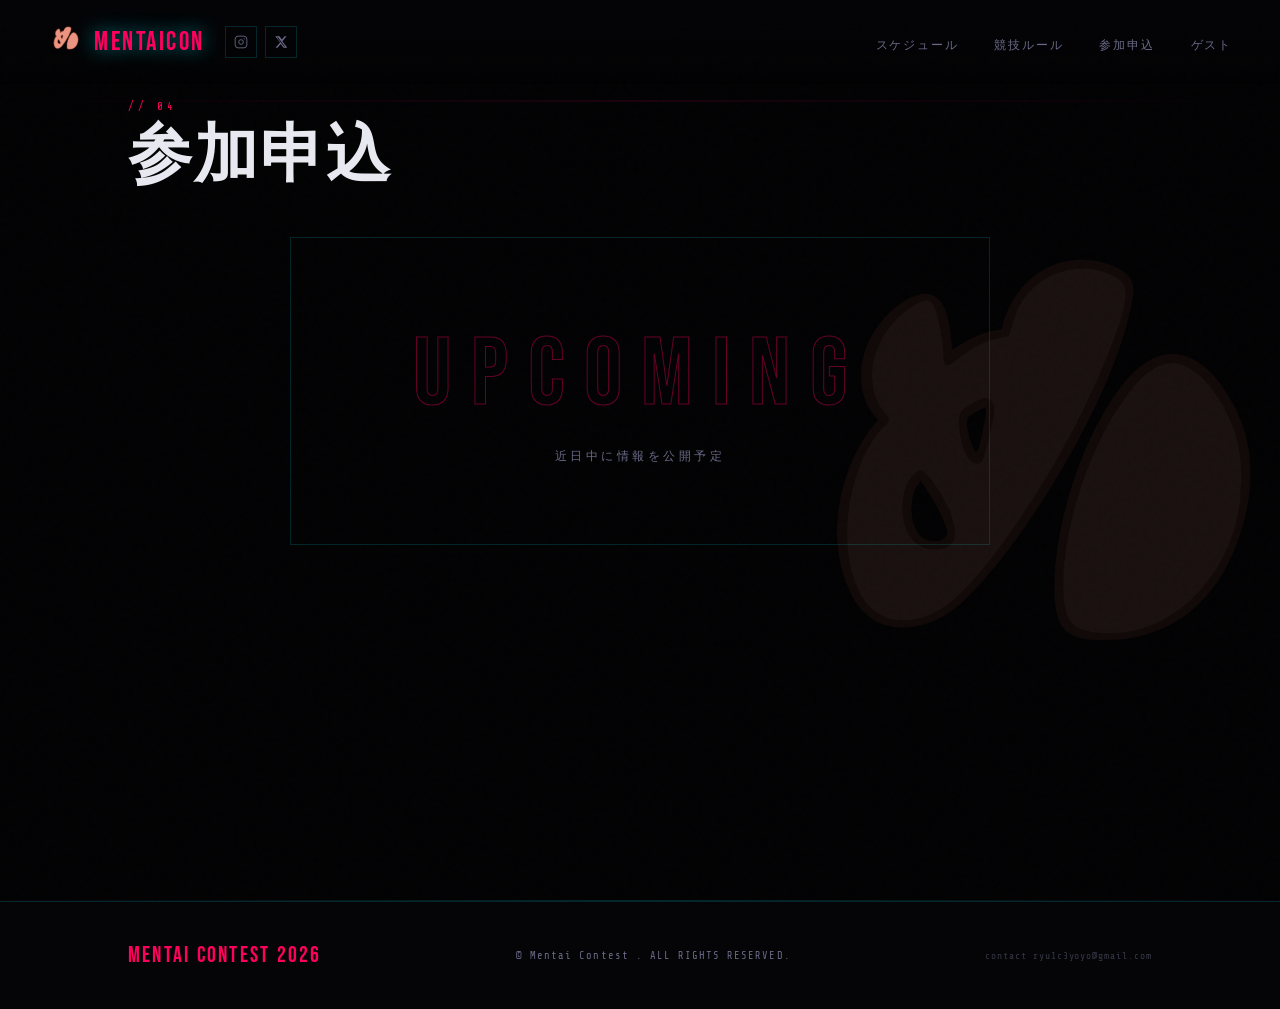
==== entry.html @ ca837ab1 "Update entry.html" ====
<!DOCTYPE html>

<html lang="ja">
<head>
<meta charset="utf-8"/>
<meta content="width=device-width, initial-scale=1.0" name="viewport"/>
<title>明太コンテスト 2026</title>
<link href="https://fonts.googleapis.com/css2?family=Bebas+Neue&amp;family=Noto+Sans+JP:wght@300;400;700&amp;family=Share+Tech+Mono&amp;display=swap" rel="stylesheet"/>


<link href="style.css" rel="stylesheet"/></head>

<body>

<!-- NAV -->
<nav>
<div class="nav-logo">
   <a href="index.html" class="nav-logo-link">
   <img alt="MC" class="nav-logo-img" src="mentaiko_logo_color_BGtouka.png"/>
   </a>
<span class="nav-logo-text">MentaiCon</span>
</div>
<div class="nav-sns">
<a aria-label="Instagram" class="sns-btn" href="https://www.instagram.com/mentaicontest?igsi=MXZqcjV1aGtrMWhndA%3D%3D&utm_source=qr" target="_blank"  >
      <svg viewBox="0 0 24 24" fill="none" stroke="currentColor" stroke-width="1.5">
        <rect x="2" y="2" width="20" height="20" rx="5" ry="5"/>
        <circle cx="12" cy="12" r="4"/>
        <circle cx="17.5" cy="6.5" r="1" fill="currentColor" stroke="none"/>
      </svg>
</a>
<a aria-label="X" class="sns-btn" href="https://x.com/mentaicontest?s=11" target="_blank">
<svg fill="currentColor" viewbox="0 0 24 24">
<path d="M18.244 2.25h3.308l-7.227 8.26 8.502 11.24H16.17l-4.714-6.231-5.401 6.231H2.742l7.73-8.835L2.25 2.25h6.988l4.265 5.638L18.244 2.25zm-1.161 17.52h1.833L7.084 4.126H5.117z"></path>
</svg>
</a>
</div>
<ul class="nav-links">
<!--<li><a href="overview.html">大会概要</a></li>-->
<li><a href="schedule.html">スケジュール</a></li>
<li><a href="rules.html">競技ルール</a></li>
<li><a href="entry.html">参加申込</a></li>
<li><a href="judges.html">ゲスト</a></li>
</ul>
<!-- ハンバーガーボタン -->
<div class="hamburger" id="hamburger">
<span></span>
<span></span>
<span></span>
</div>
</nav>
<!-- モバイルメニュー -->
<div class="mobile-menu" id="mobileMenu">
<!--<a href="overview.html" onclick="closeMenu()">大会概要</a>-->
<a href="schedule.html" onclick="closeMenu()">スケジュール</a>
<a href="rules.html" onclick="closeMenu()">競技ルール</a>
<a href="entry.html" onclick="closeMenu()">参加申込</a>
<a href="judges.html" onclick="closeMenu()">ゲスト</a>
</div>

<!-- HERO -->
<!--<section class="hero" id="top">
<div class="scanline"></div>
<div class="yoyo-bg-wrap">
<img alt="" class="yoyo-bg" src="mentaiko_logo_color_BGtouka.png"/>
</div>
<div class="hero-label">// Mentaiko YoYo meeting presents</div>
<h1 class="hero-title">
<span>Mentai</span>
    Contest <span class="year">2026</span>
</h1>
<p class="hero-sub">明太子ヨーヨー練習会がお送りするイベント。</p>
<div class="hero-venue">
<span class="hero-venue-date">2026.11.14（土）</span>
<span class="hero-venue-place">久留米シティプラザ　Cボックス</span>
</div>
<div class="hero-message">
<div class="hero-message-label">— 主催者より</div>
<p class="hero-message-text">
    明太子ヨーヨー練習会の主催をしております、中村隆一です。<br/>
    おかげさまでこの練習会も5年目を迎えることができました。<br/>
    4年分の感謝をこの大会で精一杯お伝えできたらいいなと思っております。<br/>
    ぜひ、国内外問わず多くの人とともにこのお祭りを楽しみたいです。<br/>
    ご来場、お待ちしております。<br/>
    明太子の提供はありますか？
  </p>
</div>
</section>
<div class="divider"></div>-->




<!-- ENTRY -->
<section id="entry" class="hero">

<div class="scanline"></div>
<div class="yoyo-bg-wrap">
<img alt="" class="yoyo-bg" src="mentaiko_logo_color_BGtouka.png"/>
</div>

<div class="section-label">// 04</div>
<h2 class="section-title">参加申込</h2>
<div class="upcoming-box">
<div class="upcoming-text">UPCOMING</div>
<p class="upcoming-sub">近日中に情報を公開予定</p>
</div>
</section>

  <!--<div class="section-label">// 04</div>
  <h2 class="section-title">参加申込</h2>
  <div class="overview-card">
    <div class="entry-info">
      <p>エントリーフォームに必要事項を記入のうえ送信してください。受付後、確認メールが届きます。参加費は銀行振込にてお支払いください。</p>
      <table class="fee-table">
        <thead>
          <tr><th>部門</th><th>参加費</th></tr>
        </thead>
        <tbody>
          <tr><td>明太子</td><td>¥4,000</td></tr>
          <tr><td>辛子明太子</td><td>¥5,000</td></tr>
        </tbody>
      </table>
    </div>
  </div>
  <div class="overview-card">
    <form id="entryForm">

       <div class="entryform-row">
          <div class="entryform-group">
            <label>お名前（name）</label>
            <input type="text" placeholder="中村　隆一" id="name" name="name" required>
          </div>
          <div class="entryform-group">
            <label>エントリーネーム（entry name）</label>
            <input type="text" placeholder="明太子ヨーヨー練習会の長" id="entryname" name="entryname" required>
          </div>
        </div>
        <div class="entryform-group">
          <label>メールアドレス(Email)</label>
          <input type="email" placeholder="example@email.com" id="email" name="email" required>
        </div>
        
          <div class="entryform-group">
            <label>参加部門(division)</label>
            <select id="category" name="category" required>
              <option value="">選択してください</option>
              <option value="明太子">明太子(beginner)</option>
              <option value="辛子明太子">辛子明太子(championship)</option>
            </select>
          </div>

          <div class="entryform-group">
          <label>フリースタイル時間(time)</label>
          
          <input type="text" placeholder="0:00" id="time" name="time" required>
          
        </div>
        
        <!--<div class="entryform-group">
          <label>使用音楽タイトル</label>
          <input type="text">
        </div>
        <div class="entryform-group">
          <label>使用音楽アーティスト</label>
          <input type="text">
        </div>
        <div class="entryform-group">
            <label>撮影可否(IS PHOTOGRAPHY ALLOWED?)</label>
            <select id="filming" name="filming" required>
              <option value="">選択してください</option>
              <option>可</option>
              <option>不可</option>
            </select>
       </div>
       <div class="entryform-group">
            <label>Tシャツサイズ(T SHIRT SIZE)</label>
            <select id="shirt" name="shirt" required>
              <option value="">選択してください</option>
              <option>S</option>
              <option>M</option>
              <option>L</option>
              <option>XL</option>
              <option>2XL</option>
              <option>3XL</option>
            </select>
        </div>

        <div class="entryform-group">
          <label>意気込み</label>
          <textarea placeholder="意気込みをご自由にお書きください" id="message" name="message" ></textarea>
        </div>
        <button type="submit"　class="btn btn-primary" style="margin-top:8px; width:100%; text-align:center;">申込を送信</button>
        </form>
  </div>
    
</section>-->
<div class="divider"></div>

<!-- FOOTER -->
<footer>
<div class="logo">Mentai Contest 2026</div>
<p>© Mentai Contest . ALL RIGHTS RESERVED.</p>
<p style="font-size:0.6rem; color: rgba(106,106,136,0.5);">contact ryu1c3yoyo@gmail.com</p>
</footer>


<script src="script.js"></script></body>
</html>
---- style.css ----
*, *::before, *::after { box-sizing: border-box; margin: 0; padding: 0; }

    :root {
      --bg: #050508;
      --surface: #050508;
      --card: #050508;
      --accent: #ff005d;
      --accent2: #ff005d;
      --gold: #ffd24a;
      --text: #e8e8f0;
      --muted: #6a6a88;
      --border: rgba(0,240,255,0.15);
    }

    html { scroll-behavior: smooth; }

    body {
      background: var(--bg);
      color: var(--text);
      font-family: 'Noto Sans JP', sans-serif;
      font-weight: 300;
      overflow-x: hidden;
      cursor: auto
    }

    /* Custom cursor */
    .cursor {
      position: fixed;
      width: 10px; height: 10px;
      background: var(--accent);
      border-radius: 50%;
      pointer-events: none;
      z-index: 9999;
      transform: translate(-50%, -50%);
      transition: transform 0.1s, width 0.2s, height 0.2s, background 0.2s;
      mix-blend-mode: screen;
    }
    .cursor-ring {
      position: fixed;
      width: 36px; height: 36px;
      border: 1px solid var(--accent);
      border-radius: 50%;
      pointer-events: none;
      z-index: 9998;
      transform: translate(-50%, -50%);
      transition: transform 0.10s ease-out, width 0.2s, height 0.2s;
      opacity: 0.5;
    }

    /* Noise overlay */
    body::before {
      content: '';
      position: fixed;
      inset: 0;
      background-image: url("data:image/svg+xml,%3Csvg viewBox='0 0 200 200' xmlns='http://www.w3.org/2000/svg'%3E%3Cfilter id='n'%3E%3CfeTurbulence type='fractalNoise' baseFrequency='0.9' numOctaves='4' stitchTiles='stitch'/%3E%3C/filter%3E%3Crect width='100%25' height='100%25' filter='url(%23n)' opacity='0.04'/%3E%3C/svg%3E");
      pointer-events: none;
      z-index: 0;
      opacity: 0.4;
    }


    /* NAV */
    nav {
      position: absolute;
      top: 0; left: 0; right: 0;
      z-index: 100;
      display: flex;
      align-items: center;
      justify-content: space-between;
      padding: 20px 48px;
      background: linear-gradient(to bottom, rgba(5,5,8,0.95), transparent);
      backdrop-filter: blur(2px);
    }
    .nav-logo {
      display: flex;
      align-items: center;
      gap: 10px;
      font-family: 'Bebas Neue', sans-serif;
      font-size: 1.6rem;
      letter-spacing: 0.1em;
      color: var(--accent);
      text-shadow: 0 0 20px rgba(0,240,255,0.6);
     }
    .nav-logo-img {
      width: 36px;
      height: 36px;
      object-fit: contain;
      mix-blend-mode: screen;
    }
    .nav-logo-text {
      color: var(--accent);
    }
    .nav-links { display: flex; gap: 36px; list-style: none; }
    .nav-links a {
      font-family: 'Share Tech Mono', monospace;
      font-size: 0.75rem;
      letter-spacing: 0.15em;
      color: var(--muted);
      text-decoration: none;
      text-transform: uppercase;
      transition: color 0.2s;
    }
    .nav-links a:hover { color: var(--accent); }
    .nav-sns {
  display: flex;
  align-items: center;
  gap: 8px;
  margin-right: auto;
  margin-left: 20px;
}
.sns-btn {
  display: flex;
  align-items: center;
  justify-content: center;
  width: 32px;
  height: 32px;
  border: 1px solid var(--border);
  color: var(--muted);
  transition: all 0.2s;
  text-decoration: none;
}
.sns-btn svg {
  width: 14px;
  height: 14px;
}
.sns-btn:hover {
  border-color: #ff005d;
  color: #ff005d;
}

@media (max-width: 768px) {
  nav{
    display:grid;
    grid-template-columns:auto 1fr auto;
    align-items:center;
  }
  .nav-logo-text{
    display:none;
  }

  .nav-logo-img{
    width:32px;
    height:32px;
  }
  .nav-sns {
    margin-right:0;
    margin-left: 12px;
    gap: 6px;
  }
  .sns-btn {
    width: 28px;
    height: 28px;
  }
  .sns-btn svg {
    width: 12px;
    height: 12px;
  }
}
    /* ハンバーガーメニュー */
.hamburger {
  display: none;
  flex-direction: column;
  gap: 5px;
  cursor: pointer;
  padding: 4px;
  position:relative;
  z-index: 9999;
}
.hamburger span {
  display: block;
  width: 24px;
  height: 2px;
  background: var(--text);
  transition: all 0.3s;
}
.hamburger.open span:nth-child(1) {
  transform: translateY(7px) rotate(45deg);
}
.hamburger.open span:nth-child(2) {
  opacity: 0;
}
.hamburger.open span:nth-child(3) {
  transform: translateY(-7px) rotate(-45deg);
}

.mobile-menu {
  display: none;
  position: fixed;
  top: 0; left: 0; right: 0; bottom: 0;
  background: rgba(0, 0, 0, 0.97);
  z-index: 9999;
  flex-direction: column;
  align-items: center;
  justify-content: center;
  gap: 40px;
}
.mobile-menu-content{
    display:flex;
    flex-direction:column;
    align-items:center;
    gap:40px;
}
.mobile-menu.open {
  display: flex;
}
.mobile-menu a {
  font-family: 'Bebas Neue', sans-serif;
  font-size: 2.5rem;
  letter-spacing: 0.15em;
  color: var(--text);
  text-decoration: none;
  transition: color 0.2s;
}
.mobile-menu a:hover {
  color: #ff005d;
}


    /* HERO */
    .hero {
      position: relative;
      min-height: 100vh;
      display: flex;
      flex-direction: column;
      justify-content: flex-start;
      align-items: flex-start;
      padding: 0 10vw;
      padding-top: 100px; /* ← 追加 */
      overflow: hidden;
    }
    .hero-message {
      max-width: 540px;
      margin-bottom: 48px;
      opacity: 0;
      animation: fadeUp 0.8s 0.9s forwards;
      border-left: 2px solid #ff005d;
      padding-left: 20px;
    }
    .hero-message-label {
      font-family: 'Share Tech Mono', monospace;
      font-size: 0.68rem;
      letter-spacing: 0.2em;
      color: #ff005d;
      margin-bottom: 12px;
      text-transform: uppercase;
    }
    .hero-message-text {
      font-size: 0.88rem;
      color: var(--muted);
      line-height: 2;
    }

    /* Spinning yoyo graphic */
    .yoyo-bg-wrap {
      position: fixed;
      right: -5vw;
      top: 50%;
      transform: translateY(-50%);
      width: min(60vw, 600px);
      height: min(60vw, 600px);
      pointer-events: none;
      overflow: hidden;
    }
    .yoyo-bg {
      width: 100%;
      height: 100%;
      opacity: 0.2;   /* 一時的に見やすい値に */
      animation: spin 10s linear infinite;
      object-fit: contain; 
      mix-blend-mode: screen;    /* 白を飛ばす（背景が暗い場合向け）*/
    }
    @keyframes spin { to { transform: rotate(360deg); } }

    .hero-label {
      font-family: 'Share Tech Mono', monospace;
      font-size: 0.72rem;
      letter-spacing: 0.3em;
      color: var(--accent);
      text-transform: uppercase;
      margin-bottom: 24px;
      opacity: 0;
      animation: fadeUp 0.8s 0.2s forwards;
    }
    .hero-title {
      font-family: 'Bebas Neue', sans-serif;
      font-size: clamp(4rem, 11vw, 10rem);
      line-height: 0.9;
      letter-spacing: -0.01em;
      margin-bottom: 32px;
      opacity: 0;
      animation: fadeUp 0.8s 0.4s forwards;
    }
    .hero-title span { color: var(--accent); display: block; }
    .hero-title .year {
      color: transparent;
      -webkit-text-stroke: 1px #ff005d;
      font-size: 0.55em;
      display: inline;
    }
    .hero-sub {
      font-size: 0.95rem;
      color: var(--muted);
      max-width: 440px;
      line-height: 1.8;
      margin-bottom: 48px;
      opacity: 0;
      animation: fadeUp 0.8s 0.6s forwards;
    }
    .hero-cta {
      display: flex; gap: 16px;
      opacity: 0;
      animation: fadeUp 0.8s 0.8s forwards;
    }
    .btn {
      font-family: 'Share Tech Mono', monospace;
      font-size: 0.78rem;
      letter-spacing: 0.15em;
      text-transform: uppercase;
      padding: 14px 32px;
      border: none;
      cursor: pointer;
      text-decoration: none;
      transition: all 0.2s;
      display: inline-block;
    }
    .btn-primary {
      background: var(--accent);
      color: var(--bg);
      clip-path: polygon(0 0, calc(100% - 10px) 0, 100% 10px, 100% 100%, 10px 100%, 0 calc(100% - 10px));
    }
    .btn-primary:hover { background: #fff; box-shadow: 0 0 30px rgba(0,240,255,0.5); }
    .btn-ghost {
      background: transparent;
      color: var(--text);
      border: 1px solid var(--border);
    }
    .btn-ghost:hover { border-color: var(--accent); color: var(--accent); }

    .hero-stats {
      position: absolute;
      bottom: 48px; right: 10vw;
      display: flex; gap: 48px;
      opacity: 0;
      animation: fadeUp 0.8s 1s forwards;
    }
    .stat-item { text-align: right; }
    .stat-num {
      font-family: 'Bebas Neue', sans-serif;
      font-size: 2.8rem;
      color: var(--accent);
      line-height: 1;
    }
    .stat-label {
      font-family: 'Share Tech Mono', monospace;
      font-size: 0.65rem;
      letter-spacing: 0.2em;
      color: var(--muted);
      text-transform: uppercase;
    }
    @media (max-width: 768px){

      .hero{
            padding-top: 100px !important;
      }

    .hero-label{
        margin-bottom: 40px;
        font-size: 0.8rem;
    }

    .hero-title{
        margin-top: 30px;
    }

}

    @keyframes fadeUp {
      from { opacity: 0; transform: translateY(24px); }
      to { opacity: 1; transform: translateY(0); }
    }

    /* Scanline */
    .scanline {
      position: absolute;
      left: 0; right: 0;
      height: 2px;
      background: linear-gradient(to right, transparent, var(--accent), transparent);
      opacity: 0.1;
      animation: scanDown 6s linear infinite;
    }
    @keyframes scanDown {
      from { top: 0; }
      to { top: 100%; }
    }

    /* SECTIONS */
    section {
      position: relative;
      z-index: 1;
      padding: 100px 10vw;
      animation: fadeUp 1s ease;
    }

    .section-label {
      font-family: 'Share Tech Mono', monospace;
      font-size: 0.68rem;
      letter-spacing: 0.35em;
      color: var(--accent2);
      text-transform: uppercase;
      margin-bottom: 12px;
    }
    .section-title {
      font-family: 'Bebas Neue', sans-serif;
      font-size: clamp(2.4rem, 5vw, 4rem);
      letter-spacing: 0.03em;
      margin-bottom: 48px;
      line-height: 1;
    }

    /* DIVIDER */
    .divider {
      width: 100%;
      height: 1px;
      background: linear-gradient(to right, transparent, var(--border), transparent);
    }
    .hero-venue {
  display: flex;
  align-items: center;
  gap: 16px;
  margin-bottom: 40px;
  opacity: 0;
  animation: fadeUp 0.8s 0.7s forwards;
}
.hero-venue-date {
  font-family: 'Share Tech Mono', monospace;
  font-size: 0.78rem;
  letter-spacing: 0.2em;
  color: #ff005d;
}
.hero-venue-sep {
  color: var(--muted);
  font-size: 0.8rem;
}
.hero-venue-place {
  font-family: 'Share Tech Mono', monospace;
  font-size: 0.78rem;
  letter-spacing: 0.1em;
  color: var(--text);
  border-left: 1px solid rgba(255,0,93,0.4);
  padding-left: 16px;
}

    /* RULES SECTION */
    #rules { background: var(--bg); }

    .rules-hero {
      display: grid;
      grid-template-columns: 1fr 1fr;
      gap: 24px;
      margin-bottom: 24px;
    }

    .rule-card {
      background: rgba(0, 0, 0, 0.5);
      padding: 36px;
      position: relative;
      overflow: hidden;
      transition: transform 0.3s;
    }
    .rule-card:hover { transform: translateY(-4px); }
    .rule-card::before {
      content: '';
      position: absolute;
      top: 0; left: 0; right: 0;
      height: 2px;
      background: linear-gradient(to right, #ff005d, transparent);
    }
.rule-card.full-width {
  grid-column: 1 / -1;
}

.rule-card-header {
  display: flex;
  align-items: center;
  gap: 12px;
  margin-bottom: 20px;
}
.rule-number {
  font-family: 'Bebas Neue', sans-serif;
  font-size: 2.5rem;
  color: #ff005d;
  line-height: 1;
}
.rule-card-header-text h3 {
  font-family: 'Bebas Neue', sans-serif;
  font-size: 1.4rem;
  letter-spacing: 0.08em;
  color: #ff005d;
  line-height: 1;
}
.rule-card-header-text .rule-sub {
  font-family: 'Share Tech Mono', monospace;
  font-size: 0.68rem;
  letter-spacing: 0.1em;
  color: var(--muted);
  margin-top: 4px;
}

.rule-list {
  list-style: none;
  color: var(--muted);
  font-size: 0.88rem;
  line-height: 2;
}
.rule-list li {
  border-bottom: 1px solid var(--border);
  padding: 8px 0;
  display: flex;
  align-items: flex-start;
  gap: 8px;
}
.rule-list li:last-child { border-bottom: none; }
.rule-list li::before {
  
  color: #ff005d;
  flex-shrink: 0;
  margin-top: 2px;
}
.rule-list li strong {
  color: var(--text);
}

.rule-highlight {
  background: rgba(255, 0, 93, 0.08);
  border: 1px solid rgba(255, 0, 93, 0.3);
  padding: 12px 16px;
  margin: 16px 0;
  font-family: 'Share Tech Mono', monospace;
  font-size: 0.8rem;
  color: #ff005d;
  letter-spacing: 0.05em;
  display: flex;
  align-items: center;
  gap: 10px;
}
.rule-highlight::before {
  content: '★';
  font-size: 1rem;
}

.rule-badge-row {
  display: flex;
  flex-wrap: wrap;
  gap: 8px;
  margin-top: 12px;
}
.rule-badge {
  font-family: 'Share Tech Mono', monospace;
  font-size: 0.65rem;
  letter-spacing: 0.1em;
  padding: 4px 12px;
  border: 1px solid #ff005d;
  color: #ff005d;
}
.rule-badge.muted {
  border-color: var(--muted);
  color: var(--muted);
}
.rule-badge.gold {
  border-color: var(--gold);
  color: var(--gold);
}

.common-rules {
  display: grid;
  grid-template-columns: repeat(auto-fit, minmax(200px, 1fr));
  gap: 12px;
  margin-top: 20px;
}
.common-rule-item {
  background: rgba(255,0,93,0.05);
  border-left: 2px solid #ff005d;
  padding: 12px 16px;
  font-size: 0.83rem;
  color: var(--muted);
  line-height: 1.7;
}
.common-rule-item strong {
  color: var(--text);
  display: block;
  margin-bottom: 4px;
  font-family: 'Share Tech Mono', monospace;
  font-size: 0.7rem;
  letter-spacing: 0.1em;
  color: #ff005d;
}

.penalty-box {
  background: rgba(255,0,0,0.06);
  border: 1px solid rgba(255,0,0,0.3);
  padding: 16px 20px;
  margin-top: 20px;
  font-size: 0.85rem;
  color: var(--muted);
  line-height: 1.9;
}
.penalty-box .penalty-title {
  font-family: 'Share Tech Mono', monospace;
  font-size: 0.7rem;
  letter-spacing: 0.15em;
  color: #ff4444;
  margin-bottom: 8px;
  text-transform: uppercase;
}

.bonus-box {
  background: rgba(255, 210, 74, 0.06);
  border: 1px solid rgba(255, 210, 74, 0.3);
  padding: 16px 20px;
  margin-top: 12px;
  font-size: 0.85rem;
  color: var(--muted);
  line-height: 1.9;
}
.bonus-box .bonus-title {
  font-family: 'Share Tech Mono', monospace;
  font-size: 0.7rem;
  letter-spacing: 0.15em;
  color: var(--gold);
  margin-bottom: 8px;
  text-transform: uppercase;
}
.rules-comment {
  margin-top: 32px;
  
  padding: 24px 28px;
  background: rgba(255, 0, 93, 0.04);
  max-width: 800px;
}
.rules-comment-label {
  font-family: 'Share Tech Mono', monospace;
  font-size: 0.68rem;
  letter-spacing: 0.2em;
  color: #ff005d;
  margin-bottom: 12px;
  text-transform: uppercase;
}
.rules-comment-text {
  font-size: 0.88rem;
  color: var(--muted);
  line-height: 2;
}
.order-flow {
  display: flex;
  align-items: center;
  gap: 12px;
  margin-top: 16px;
  flex-wrap: wrap;
}
.order-block {
  font-family: 'Share Tech Mono', monospace;
  font-size: 0.72rem;
  letter-spacing: 0.08em;
  padding: 10px 20px;
  border: 1px solid rgba(255,0,93,0.4);
  color: var(--text);
  text-align: center;
}
.order-block span {
  display: block;
  font-size: 0.6rem;
  margin-top: 4px;
}
.order-arrow {
  color: #ff005d;
  font-size: 1.2rem;
}

@media (max-width: 768px) {
  .order-flow {
    gap: 8px;
  }
  .order-block {
    padding: 8px 12px;
    font-size: 0.65rem;
  }
}

@media (max-width: 768px) {
  .rules-hero { grid-template-columns: 1fr; }
  .rule-card.full-width { grid-column: 1; }
  .common-rules { grid-template-columns: 1fr; }
}

    /* OVERVIEW  */
    .overview-grid {
      display: grid;
      grid-template-columns: 1fr 1fr;
      gap: 2px;
    }
    .overview-card {
      background: rgba(0, 0, 0, 0.5);
      padding: 40px;
      position: relative;
      overflow: hidden;
      transition: transform 0.3s;
    }
    .overview-card:hover { transform: translateY(-4px); }
    .overview-card::before {
      content: '';
      position: absolute;
      top: 0; left: 0; right: 0;
      height: 2px;
      background: linear-gradient(to right, var(--accent), transparent);
    }
    .overview-card h3 {
      font-family: 'Bebas Neue', sans-serif;
      font-size: 1.4rem;
      letter-spacing: 0.08em;
      color: var(--accent);
      margin-bottom: 16px;
    }
    .overview-card p {
      color: var(--muted);
      line-height: 1.9;
      font-size: 0.9rem;
    }
    .overview-card ul {
      list-style: none;
      color: var(--muted);
      font-size: 0.88rem;
      line-height: 2;
    }
    .overview-card ul li::before {
      content: '▸ ';
      color: var(--accent);
    }
    .cat-tag {
      display: inline-block;
      font-family: 'Share Tech Mono', monospace;
      font-size: 0.68rem;
      letter-spacing: 0.1em;
      padding: 4px 10px;
      border: 1px solid var(--accent);
      color: var(--accent);
      margin: 4px 4px 4px 0;
    }
    
    /* お問い合わせ */
    .form-group{
    margin-bottom:1rem;
}

.form-group label{
    display:block;
    margin-bottom:0.4rem;
    font-weight:bold;
    color: var(--text)
}

.form-group input,
.form-group textarea{
    width:100%;
    padding:12px;
    border:1px solid rgba(255,255,255,0.2);
    border-radius:8px;
    background:#111;
    color:#fff;
    font-size:1rem;
    box-sizing:border-box;
}

.form-group textarea{
    resize:vertical;
    min-height:180px;
}

button[type="submit"]{
    background:#ff005d;
    color:#000;
    border:none;
    padding:12px 28px;
    border-radius:8px;
    font-weight:bold;
    cursor:pointer;
    transition:0.2s;
}

button[type="submit"]:hover{
    opacity:0.85;
}

    /* SCHEDULE */
    #schedule { background: var(--surface); }
    .schedule-list { display: flex; flex-direction: column; gap: 2px; }
    .schedule-item {
      display: grid;
      grid-template-columns: 140px 1fr auto;
      align-items: center;
      gap: 32px;
      padding: 24px 32px;
      background: var(--card);
      border-left: 2px solid transparent;
      transition: border-color 0.2s, background 0.2s;
    }
    .schedule-item:hover { border-left-color: var(--accent); background: #151520; }
    .schedule-date {
      font-family: 'Bebas Neue', sans-serif;
      font-size: 1.1rem;
      letter-spacing: 0.1em;
      color: var(--accent);
    }
    .schedule-name {
      font-size: 0.92rem;
      font-weight: 700;
      color: var(--text);
    }
    .schedule-detail {
      font-family: 'Share Tech Mono', monospace;
      font-size: 0.7rem;
      color: var(--muted);
      margin-top: 4px;
      letter-spacing: 0.05em;
    }
    .schedule-status {
      font-family: 'Share Tech Mono', monospace;
      font-size: 0.68rem;
      letter-spacing: 0.1em;
      padding: 6px 14px;
      white-space: nowrap;
    }
    .status-open { border: 1px solid #00ff9f; color: #00ff9f; }
    .status-soon { border: 1px solid var(--gold); color: var(--gold); }
    .status-closed { border: 1px solid var(--muted); color: var(--muted); }



    /* ENTRY */
#entry { background: rgba(0, 0, 0, 0.5); position: relative; /* z-indexを効かせるための起点 */}

/* 画像を薄く・背面に固定 */
#entry .yoyo-bg-wrap {
  z-index: 0;
}
#entry .yoyo-bg {
  opacity: 0.1; /* 0.2 → 0.1 程度にしてさらに薄く */
}

/* フォームのカードを画像の上に幅広く重ねる */
#entry .overview-card {
  position: relative;
  z-index: 2;
  width: 100%;
  max-width: 900px;      /* 右の画像エリアまで届く広さに調整 */
  background: rgba(0, 0, 0, 0.55); /* 半透明なので画像がうっすら透ける */
}

.entry-wrap {
  display: grid;
  grid-template-columns: 1fr 1fr;
  gap: 60px;
  align-items: start;
}
.entry-info p {
  color: var(--muted);
  line-height: 1.9;
  font-size: 0.9rem;
  margin-bottom: 24px;
}
.fee-table { width: 100%; border-collapse: collapse; }
.fee-table th, .fee-table td {
  padding: 12px 16px;
  font-size: 0.85rem;
  text-align: left;
  border-bottom: 1px solid var(--border);
}
.fee-table th {
  font-family: 'Share Tech Mono', monospace;
  font-size: 0.68rem;
  letter-spacing: 0.15em;
  color: var(--accent);
  text-transform: uppercase;
}
.fee-table td { color: var(--muted); }

.entry-form { display: flex; flex-direction: column; gap: 16px; }

.entryform-group {
  display: flex;
  flex-direction: column;
  gap: 6px;
  margin-bottom: 16px; /* ← 項目間の余白を追加 */
}
.entryform-group label {
  font-family: 'Share Tech Mono', monospace;
  font-size: 0.68rem;
  letter-spacing: 0.15em;
  color: var(--accent);
  text-transform: uppercase;
}
.entryform-group input,
.entryform-group select {           /* ← .form-group を .entryform-group に修正 */
  background: var(--card);
  border: 1px solid var(--border);
  color: var(--text);
  padding: 12px 16px;
  font-family: 'Noto Sans JP', sans-serif;
  font-size: 0.88rem;
  outline: none;
  transition: border-color 0.2s;
}
.entryform-group input:focus,
.entryform-group select:focus { border-color: var(--accent); } /* ← 同上 */
.entryform-group select option { background: var(--card); }
.entryform-group input::placeholder,
.entryform-group select::placeholder { color: rgba(106, 106, 136, 0.4); }

.entryform-row {
  display: grid;
  grid-template-columns: 1fr 1fr;
  gap: 16px;
  margin-bottom: 16px; /* ← 行としての余白も統一 */
}
.entryform-row .entryform-group {
  margin-bottom: 0; /* ← row内では外側row側でmargin管理するので二重にならないよう0に */
}

.entryform-group textarea {
  background: var(--card);
  border: 1px solid var(--border);
  color: var(--text);
  padding: 12px 16px;
  font-family: 'Noto Sans JP', sans-serif;
  font-size: 0.88rem;
  outline: none;
  transition: border-color 0.2s;
  resize: vertical;
  min-height: 160px;   /* ← 欄の高さ（広さ)。もっと広くしたければ数値を上げる */
  width: 100%;
}
.entryform-group textarea:focus {
  border-color: var(--accent);
}
.entryform-group textarea::placeholder {
  color: rgba(106, 106, 136, 0.4);
}

@media (max-width: 768px) {
  /* スマホでは画像をもう少し見えるようにする */
  #entry .yoyo-bg {
    opacity: 0.35; /* PC用の0.1より高めに */
  }

  /* カードの背景も薄くして画像を透かす */
  #entry .overview-card {
    background: rgba(0, 0, 0, 0.35); /* PC用の0.55より薄く */
    max-width: 100%;
  }
  @media (max-width: 768px) {
  .entryform-row {
    display: flex;
    flex-direction: column;
  }
}
}

    /* RESULTS */
    #results { background: var(--surface); }
    .results-tabs {
      display: flex; gap: 2px; margin-bottom: 2px;
    }
    .tab-btn {
      font-family: 'Share Tech Mono', monospace;
      font-size: 0.72rem;
      letter-spacing: 0.15em;
      text-transform: uppercase;
      padding: 10px 24px;
      background: var(--card);
      border: none;
      color: var(--muted);
      cursor: pointer;
      transition: all 0.2s;
    }
    .tab-btn.active { background: var(--accent); color: var(--bg); }
    .results-table-wrap { overflow-x: auto; }
    .results-table { width: 100%; border-collapse: collapse; }
    .results-table th {
      font-family: 'Share Tech Mono', monospace;
      font-size: 0.65rem;
      letter-spacing: 0.2em;
      text-transform: uppercase;
      color: var(--accent);
      padding: 14px 20px;
      text-align: left;
      background: var(--card);
      border-bottom: 2px solid var(--border);
    }
    .results-table td {
      padding: 14px 20px;
      font-size: 0.88rem;
      color: var(--muted);
      border-bottom: 1px solid var(--border);
      transition: background 0.15s;
    }
    .results-table tr:hover td { background: rgba(0,240,255,0.04); }
    .rank-1 { color: var(--gold) !important; font-weight: 700; }
    .rank-2 { color: #c0c0c0 !important; font-weight: 700; }
    .rank-3 { color: #cd7f32 !important; font-weight: 700; }
    .rank-medal { font-size: 1.1rem; }
    .player-name { color: var(--text) !important; font-weight: 700; }
    .score-val {
      font-family: 'Share Tech Mono', monospace;
      font-size: 0.9rem;
      color: var(--accent) !important;
    }
    .hidden { display: none; }



    /* JUDGES SECTION */
#judges { background: var(--surface); }

.judges-grid {
  display: flex;
  flex-direction: column;
  gap: 24px;
}

.judge-card {
  background:  rgba(0, 0, 0, 0.5);
  position: relative;
  overflow: hidden;
  transition: transform 0.3s;
  display: flex;
  flex-direction: row;
}
.judge-card:hover { transform: translateY(-6px); }
.judge-card::before {
  content: '';
  position: absolute;
  top: 0; left: 0; right: 0;
  height: 2px;
  background: linear-gradient(to right, #ff005d, transparent);
}

.judge-photo {
  width: 50%;
  flex-shrink:0;
  aspect-ratio: 3 / 4;
  object-fit: cover;
  display: block;
  transition: filter 0.3s;
}
.judge-card:hover .judge-photo { filter: grayscale(0%); }

.judge-photo-placeholder {
  width: 100%;
  aspect-ratio: 3 / 4;
  background: var(--surface);
  display: flex;
  align-items: center;
  justify-content: center;
  font-family: 'Bebas Neue', sans-serif;
  font-size: 4rem;
  color: rgba(255,0,93,0.2);
  letter-spacing: 0.1em;
}

.judge-body {
  padding: 28px;
  flex:1;
  min-width:0; /* テキストがはみ出さないための保険 */
}

.judge-name {
  font-family: 'Bebas Neue', sans-serif;
  font-size: 1.6rem;
  letter-spacing: 0.08em;
  color: var(--text);
  line-height: 1;
  margin-bottom: 4px;
}
.judge-name-sub {
  font-family: 'Share Tech Mono', monospace;
  font-size: 1rem;
  letter-spacing: 0.15em;
  color: #ff005d;
  text-transform: uppercase;
  margin-bottom: 16px;
}

.judge-career {
  display: flex;
  flex-direction: column;
  gap: 6px;
  margin-bottom: 20px;
  padding-bottom: 20px;
  border-bottom: 1px solid var(--border);
}
.judge-career-item {
  display: flex;
  align-items: flex-start;
  gap: 8px;
  font-size: 0.8rem;
  color: var(--muted);
  line-height: 1.5;
}
.judge-career-item::before {
  content: '▸';
  color: #ff005d;
  flex-shrink: 0;
  font-size: 0.7rem;
  margin-top: 2px;
}

.judge-bio {
  font-size: 0.85rem;
  color: var(--muted);
  line-height: 1.9;
}

.judge-tags {
  display: flex;
  flex-wrap: wrap;
  gap: 6px;
  margin-top: 16px;
}
.judge-tag {
  font-family: 'Share Tech Mono', monospace;
  font-size: 0.62rem;
  letter-spacing: 0.1em;
  padding: 3px 10px;
  border: 1px solid rgba(255,0,93,0.4);
  color: #ff005d;
}

@media (max-width: 768px) {
  .judges-grid {
    /* PC/スマホ共通でflexなのでここは変更不要 */
  }

  .judge-card {
    flex-direction: column; /* 横並び→縦並びに切り替え */
  }

  .judge-photo,
  .judge-photo-placeholder {
    width: 100%; /* PCでの固定幅(280pxなど)を解除して横幅いっぱいに */
  }
}


    /* FOOTER */
    footer {
      position: relative; z-index: 1;
      padding: 40px 10vw;
      border-top: 1px solid var(--border);
      display: flex;
      justify-content: space-between;
      align-items: center;
    }
    footer .logo {
      font-family: 'Bebas Neue', sans-serif;
      font-size: 1.4rem;
      color: var(--accent);
      letter-spacing: 0.1em;
    }
    footer p {
      font-family: 'Share Tech Mono', monospace;
      font-size: 0.65rem;
      color: var(--muted);
      letter-spacing: 0.1em;
    }

    /* Glitch line decoration */
    .glitch-line {
      height: 1px;
      background: var(--accent2);
      width: 60px;
      margin-bottom: 20px;
      position: relative;
    }
    .glitch-line::after {
      content: '';
      position: absolute;
      top: 4px; left: 12px;
      height: 1px;
      width: 24px;
      background: var(--accent);
    }

    @media (max-width: 768px) {
      nav { padding: 16px 24px; }
      .nav-links { display: none; }
      section { padding: 64px 24px; }
      .hero{padding: 260px 24px 0;}
      .hero-stats { right: 24px; gap: 24px; }
      .stat-num { font-size: 1.8rem; }
      .overview-grid { grid-template-columns: 1fr; }
      .entry-wrap { grid-template-columns: 1fr; gap: 32px; }
      .schedule-item { grid-template-columns: 100px 1fr; }
      .schedule-item {
        grid-template-columns: 80px 1fr;
        gap: 12px;
       padding: 16px;
      }
      .schedule-status {
         grid-column: 2;
         justify-self: start;
         margin-top: 4px;
         font-size: 0.62rem;
         padding: 4px 10px;
      }
      footer { flex-direction: column; gap: 16px; text-align: center; }
      .hamburger { display: flex; }
      .nav-links { display: none; }
      .yoyo-bg-wrap {
        width: 80vw;
        height: 80vw;
        right: 50%;
        top: 50%;
        transform: translate(50%, -50%);
        opacity: 0.5;
        overflow: hidden;
  }

  .yoyo-bg {
    width: 100%;
    height: 100%;
    object-fit: contain;
    mix-blend-mode: screen;
  }
    }
    .upcoming-box {
  display: flex;
  flex-direction: column;
  align-items: center;
  justify-content: center;
  padding: 80px 0;
  border: 1px solid var(--border);
  width: 80%;
  max-width: 700px;
  margin: 0 auto;
}

.upcoming-text {
  font-family: 'Bebas Neue', sans-serif;
  font-size: clamp(3rem, 8vw, 6rem);
  letter-spacing: 0.2em;
  color: transparent;
  -webkit-text-stroke: 1px rgba(255, 0, 93, 0.4);
  animation: pulse 2s ease-in-out infinite;
}

.upcoming-sub {
  font-family: 'Share Tech Mono', monospace;
  font-size: 0.72rem;
  letter-spacing: 0.3em;
  color: var(--muted);
  margin-top: 16px;
  text-transform: uppercase;
}

@keyframes pulse {
  0%, 100% { opacity: 0.4; }
  50% { opacity: 1; }
}
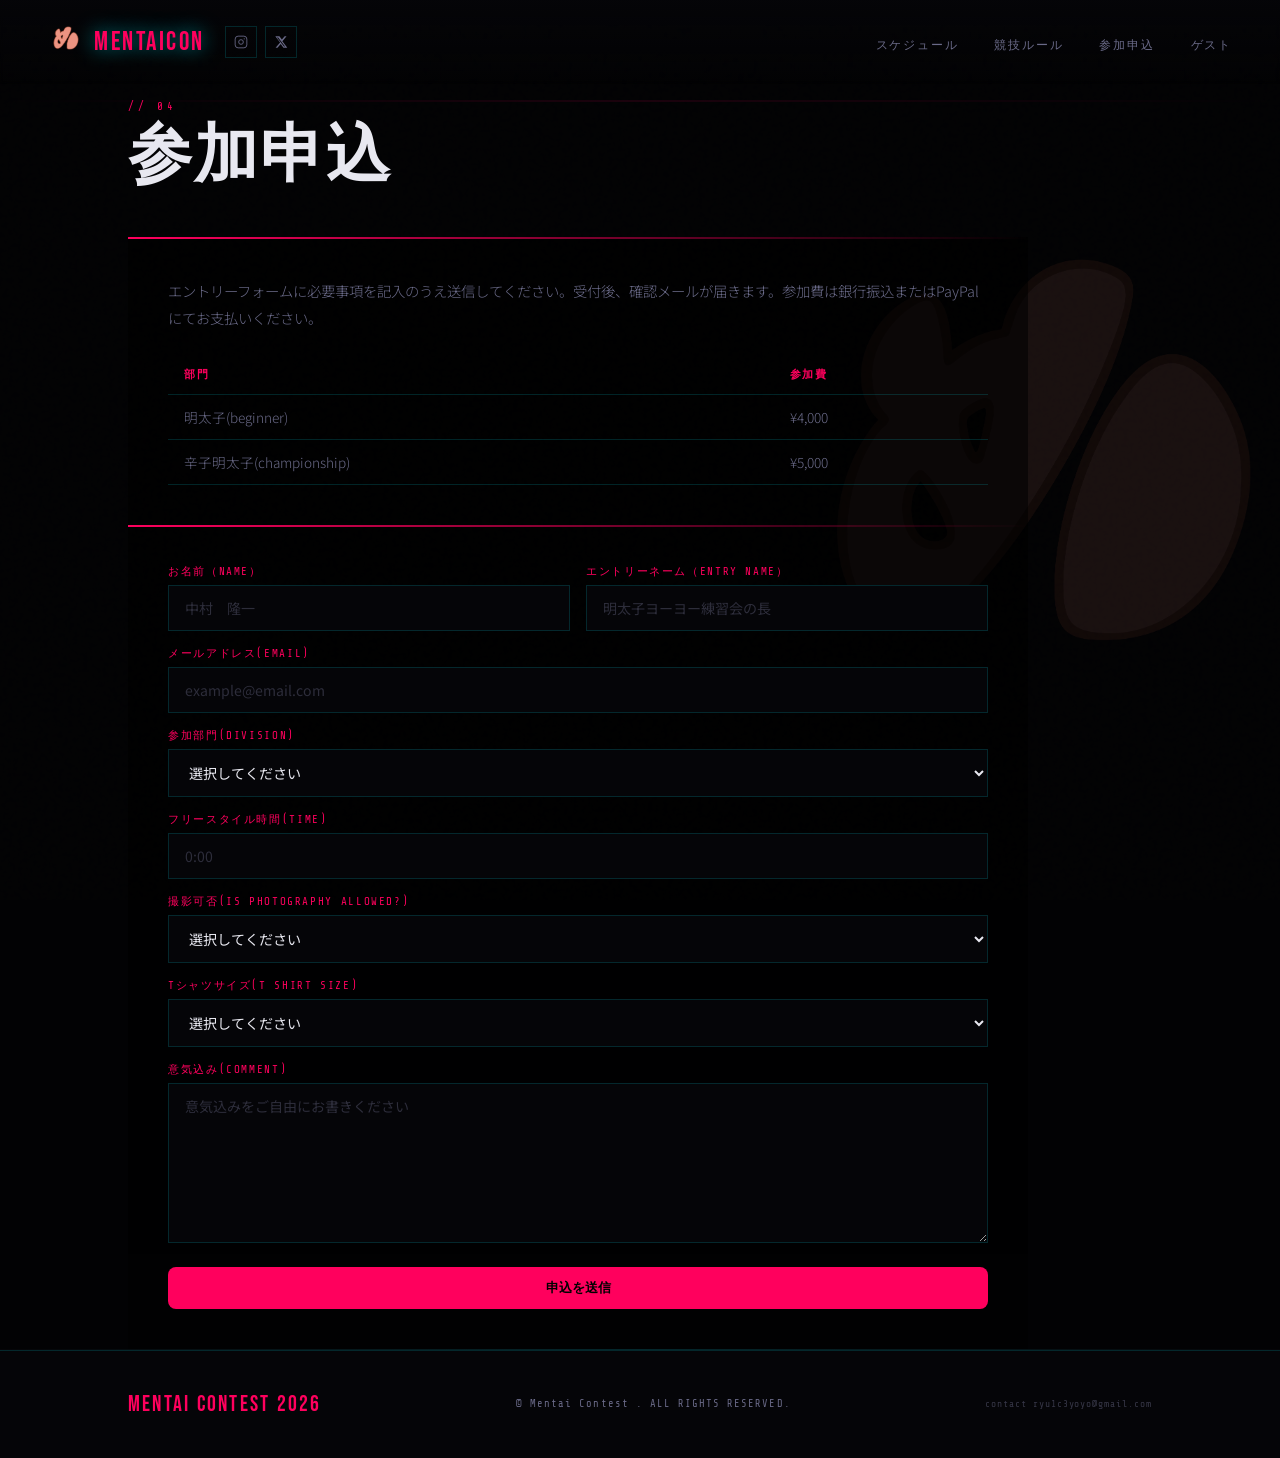
==== commit 37206aa2: "Update entry.html" ====
--- a/entry.html
+++ b/entry.html
@@ -98,26 +98,26 @@
 <img alt="" class="yoyo-bg" src="mentaiko_logo_color_BGtouka.png"/>
 </div>
 
-<div class="section-label">// 04</div>
+<!--<div class="section-label">// 04</div>
 <h2 class="section-title">参加申込</h2>
 <div class="upcoming-box">
 <div class="upcoming-text">UPCOMING</div>
 <p class="upcoming-sub">近日中に情報を公開予定</p>
 </div>
-</section>
-
-  <!--<div class="section-label">// 04</div>
+</section>-->
+
+  <div class="section-label">// 04</div>
   <h2 class="section-title">参加申込</h2>
   <div class="overview-card">
     <div class="entry-info">
-      <p>エントリーフォームに必要事項を記入のうえ送信してください。受付後、確認メールが届きます。参加費は銀行振込にてお支払いください。</p>
+      <p>エントリーフォームに必要事項を記入のうえ送信してください。受付後、確認メールが届きます。参加費は銀行振込またはPayPalにてお支払いください。</p>
       <table class="fee-table">
         <thead>
           <tr><th>部門</th><th>参加費</th></tr>
         </thead>
         <tbody>
-          <tr><td>明太子</td><td>¥4,000</td></tr>
-          <tr><td>辛子明太子</td><td>¥5,000</td></tr>
+          <tr><td>明太子(beginner)</td><td>¥4,000</td></tr>
+          <tr><td>辛子明太子(championship)</td><td>¥5,000</td></tr>
         </tbody>
       </table>
     </div>
@@ -163,9 +163,9 @@
         <div class="entryform-group">
           <label>使用音楽アーティスト</label>
           <input type="text">
-        </div>
-        <div class="entryform-group">
-            <label>撮影可否(IS PHOTOGRAPHY ALLOWED?)</label>
+        </div>-->
+        <div class="entryform-group">
+            <label>撮影可否(Is photography allowed?)</label>
             <select id="filming" name="filming" required>
               <option value="">選択してください</option>
               <option>可</option>
@@ -173,7 +173,7 @@
             </select>
        </div>
        <div class="entryform-group">
-            <label>Tシャツサイズ(T SHIRT SIZE)</label>
+            <label>Tシャツサイズ(T shirt size)</label>
             <select id="shirt" name="shirt" required>
               <option value="">選択してください</option>
               <option>S</option>
@@ -186,14 +186,14 @@
         </div>
 
         <div class="entryform-group">
-          <label>意気込み</label>
+          <label>意気込み(comment)</label>
           <textarea placeholder="意気込みをご自由にお書きください" id="message" name="message" ></textarea>
         </div>
         <button type="submit"　class="btn btn-primary" style="margin-top:8px; width:100%; text-align:center;">申込を送信</button>
         </form>
   </div>
     
-</section>-->
+</section>
 <div class="divider"></div>
 
 <!-- FOOTER -->
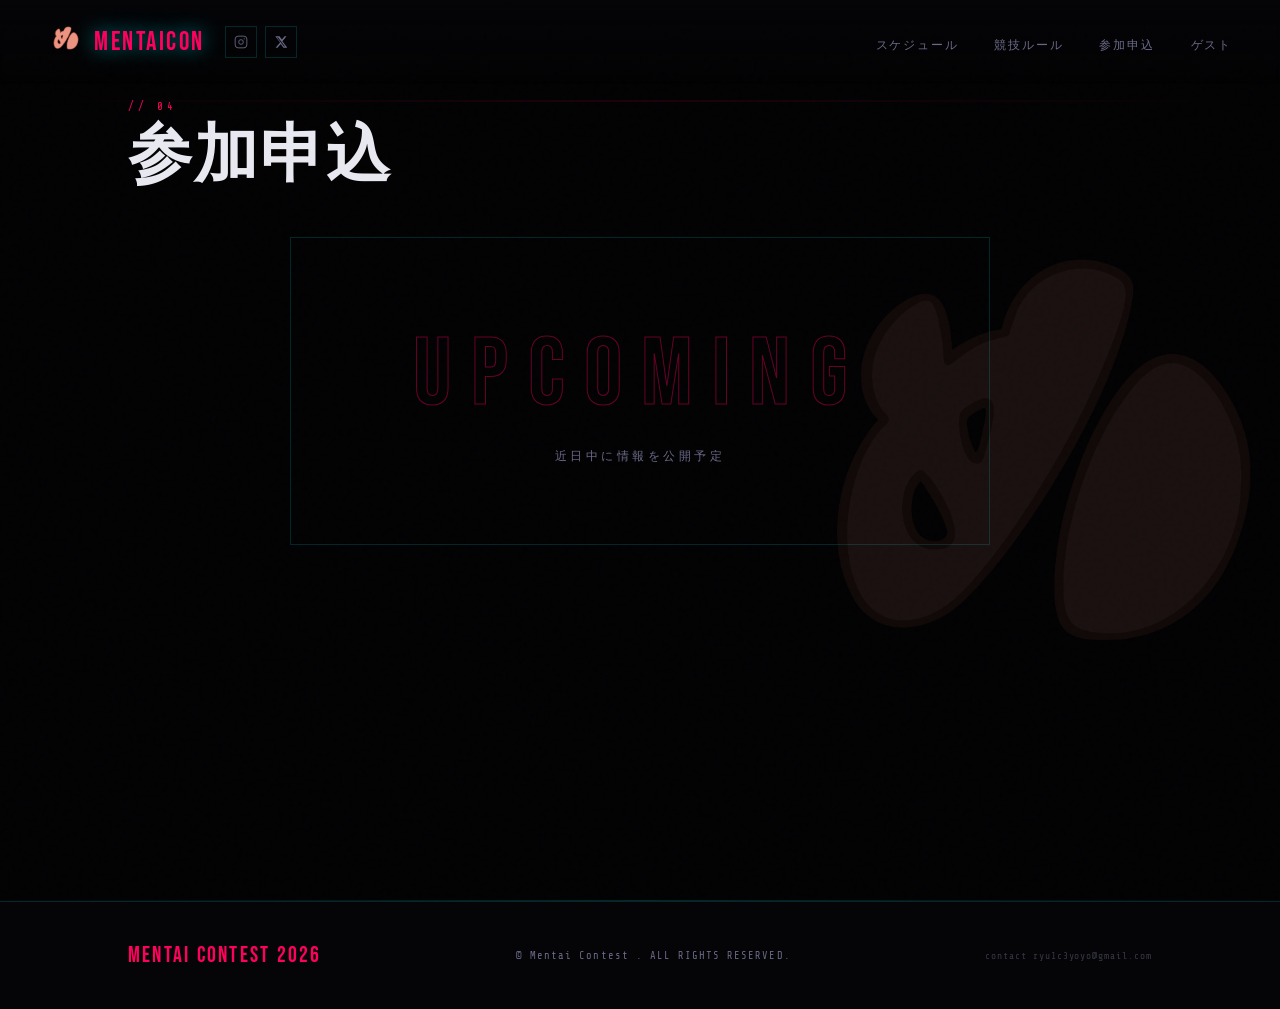
==== commit c83c24cd: "Refactor entry.html to uncomment sections and remove code" ====
--- a/entry.html
+++ b/entry.html
@@ -98,15 +98,15 @@
 <img alt="" class="yoyo-bg" src="mentaiko_logo_color_BGtouka.png"/>
 </div>
 
-<!--<div class="section-label">// 04</div>
+<div class="section-label">// 04</div>
 <h2 class="section-title">参加申込</h2>
 <div class="upcoming-box">
 <div class="upcoming-text">UPCOMING</div>
 <p class="upcoming-sub">近日中に情報を公開予定</p>
 </div>
-</section>-->
-
-  <div class="section-label">// 04</div>
+</section>
+
+  <!--<div class="section-label">// 04</div>
   <h2 class="section-title">参加申込</h2>
   <div class="overview-card">
     <div class="entry-info">
@@ -156,14 +156,7 @@
           
         </div>
         
-        <!--<div class="entryform-group">
-          <label>使用音楽タイトル</label>
-          <input type="text">
-        </div>
-        <div class="entryform-group">
-          <label>使用音楽アーティスト</label>
-          <input type="text">
-        </div>-->
+        
         <div class="entryform-group">
             <label>撮影可否(Is photography allowed?)</label>
             <select id="filming" name="filming" required>
@@ -193,7 +186,7 @@
         </form>
   </div>
     
-</section>
+</section>-->
 <div class="divider"></div>
 
 <!-- FOOTER -->
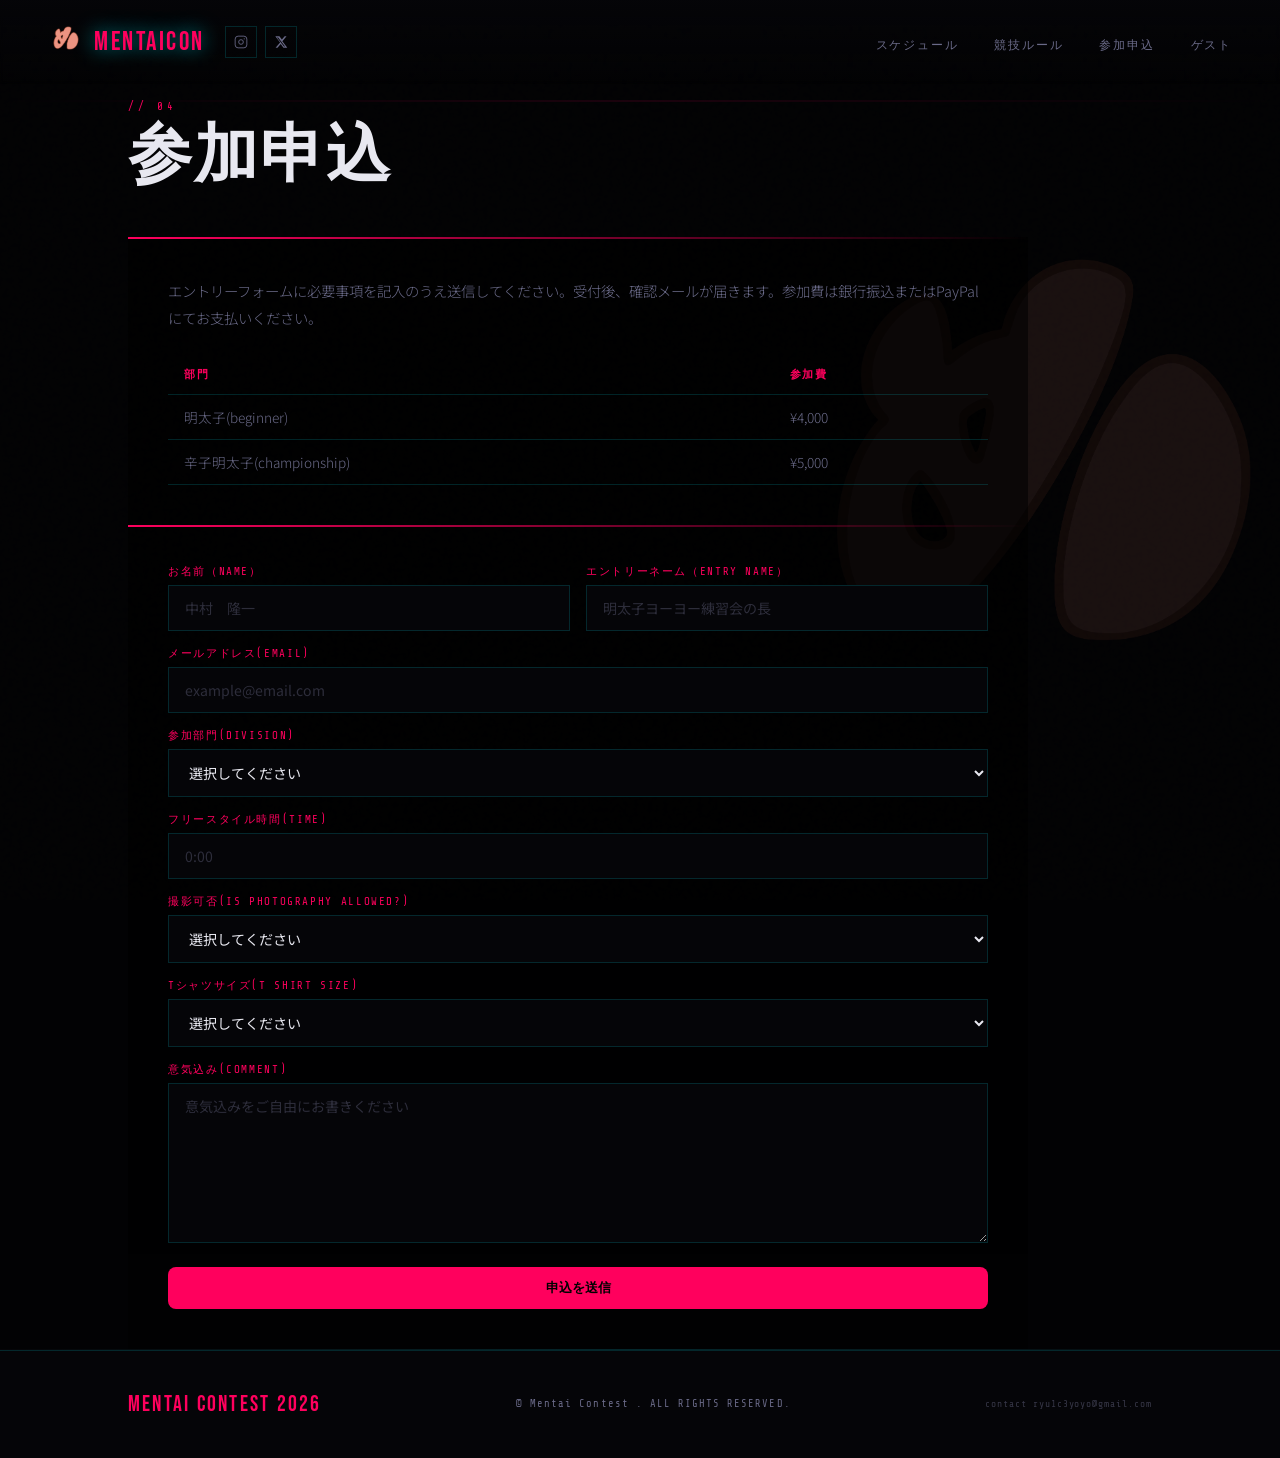
==== commit f21f693a: "Restore commented-out HTML sections in entry.html Uncomment section labels and content for participa" ====
--- a/entry.html
+++ b/entry.html
@@ -98,15 +98,15 @@
 <img alt="" class="yoyo-bg" src="mentaiko_logo_color_BGtouka.png"/>
 </div>
 
-<div class="section-label">// 04</div>
+<!--<div class="section-label">// 04</div>
 <h2 class="section-title">参加申込</h2>
 <div class="upcoming-box">
 <div class="upcoming-text">UPCOMING</div>
 <p class="upcoming-sub">近日中に情報を公開予定</p>
 </div>
-</section>
-
-  <!--<div class="section-label">// 04</div>
+</section>-->
+
+  <div class="section-label">// 04</div>
   <h2 class="section-title">参加申込</h2>
   <div class="overview-card">
     <div class="entry-info">
@@ -186,7 +186,7 @@
         </form>
   </div>
     
-</section>-->
+</section>
 <div class="divider"></div>
 
 <!-- FOOTER -->
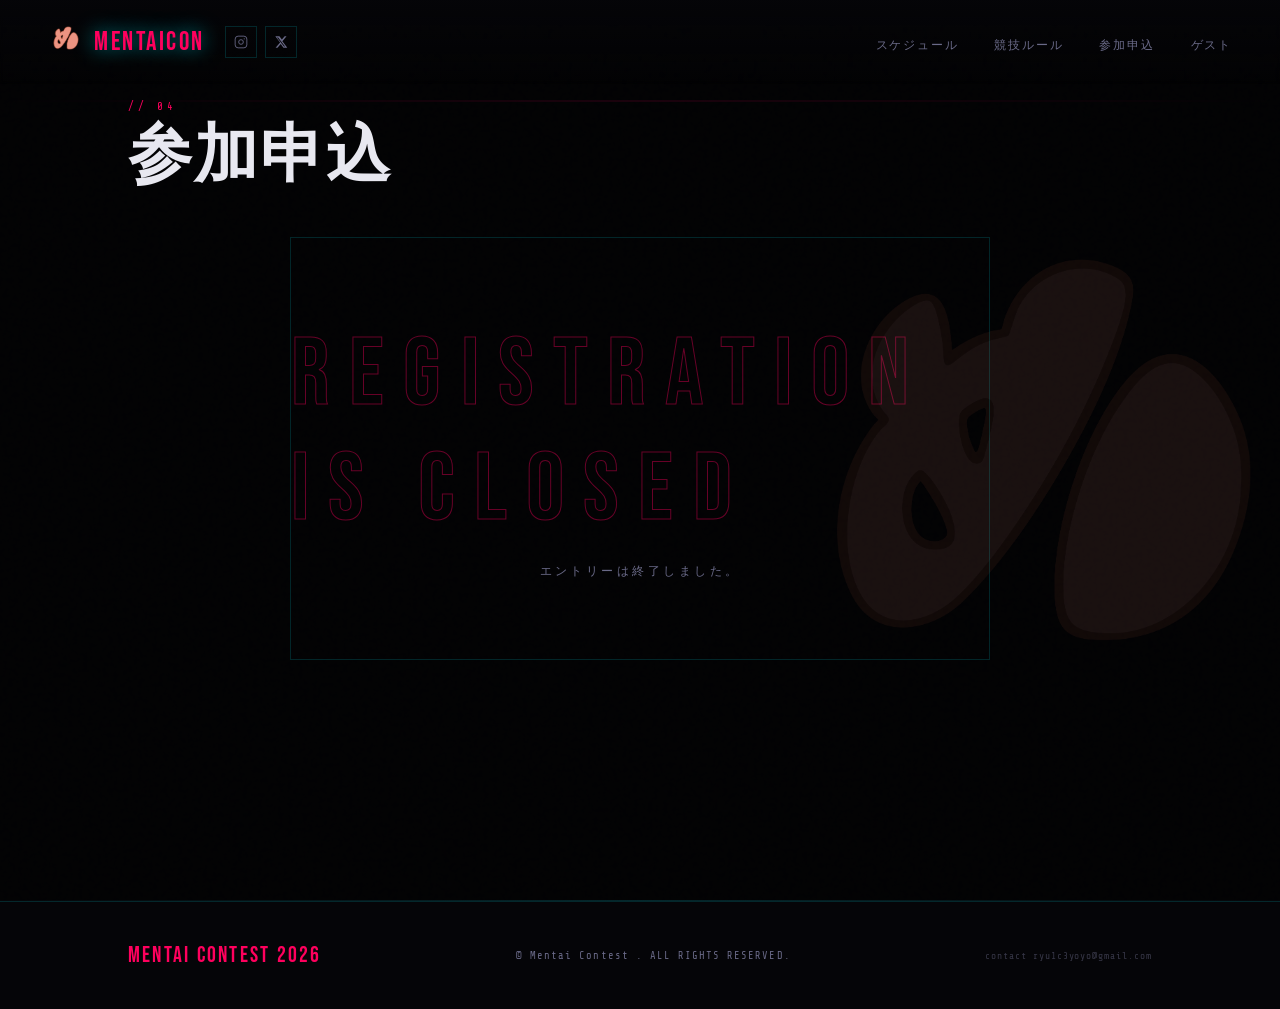
==== commit 2b7956fe: "Update registration section and form fields" ====
--- a/entry.html
+++ b/entry.html
@@ -98,15 +98,15 @@
 <img alt="" class="yoyo-bg" src="mentaiko_logo_color_BGtouka.png"/>
 </div>
 
-<!--<div class="section-label">// 04</div>
+<div class="section-label">// 04</div>
 <h2 class="section-title">参加申込</h2>
 <div class="upcoming-box">
-<div class="upcoming-text">UPCOMING</div>
-<p class="upcoming-sub">近日中に情報を公開予定</p>
-</div>
-</section>-->
-
-  <div class="section-label">// 04</div>
+<div class="upcoming-text"> REGISTRATION IS CLOSED</div>
+<p class="upcoming-sub">エントリーは終了しました。</p>
+</div>
+</section>
+
+  <!--<div class="section-label">// 04</div>
   <h2 class="section-title">参加申込</h2>
   <div class="overview-card">
     <div class="entry-info">
@@ -156,7 +156,14 @@
           
         </div>
         
-        
+        <div class="entryform-group">
+          <label>使用音楽タイトル</label>
+          <input type="text">
+        </div>
+        <div class="entryform-group">
+          <label>使用音楽アーティスト</label>
+          <input type="text">
+        </div>
         <div class="entryform-group">
             <label>撮影可否(Is photography allowed?)</label>
             <select id="filming" name="filming" required>
@@ -186,7 +193,7 @@
         </form>
   </div>
     
-</section>
+</section>-->
 <div class="divider"></div>
 
 <!-- FOOTER -->
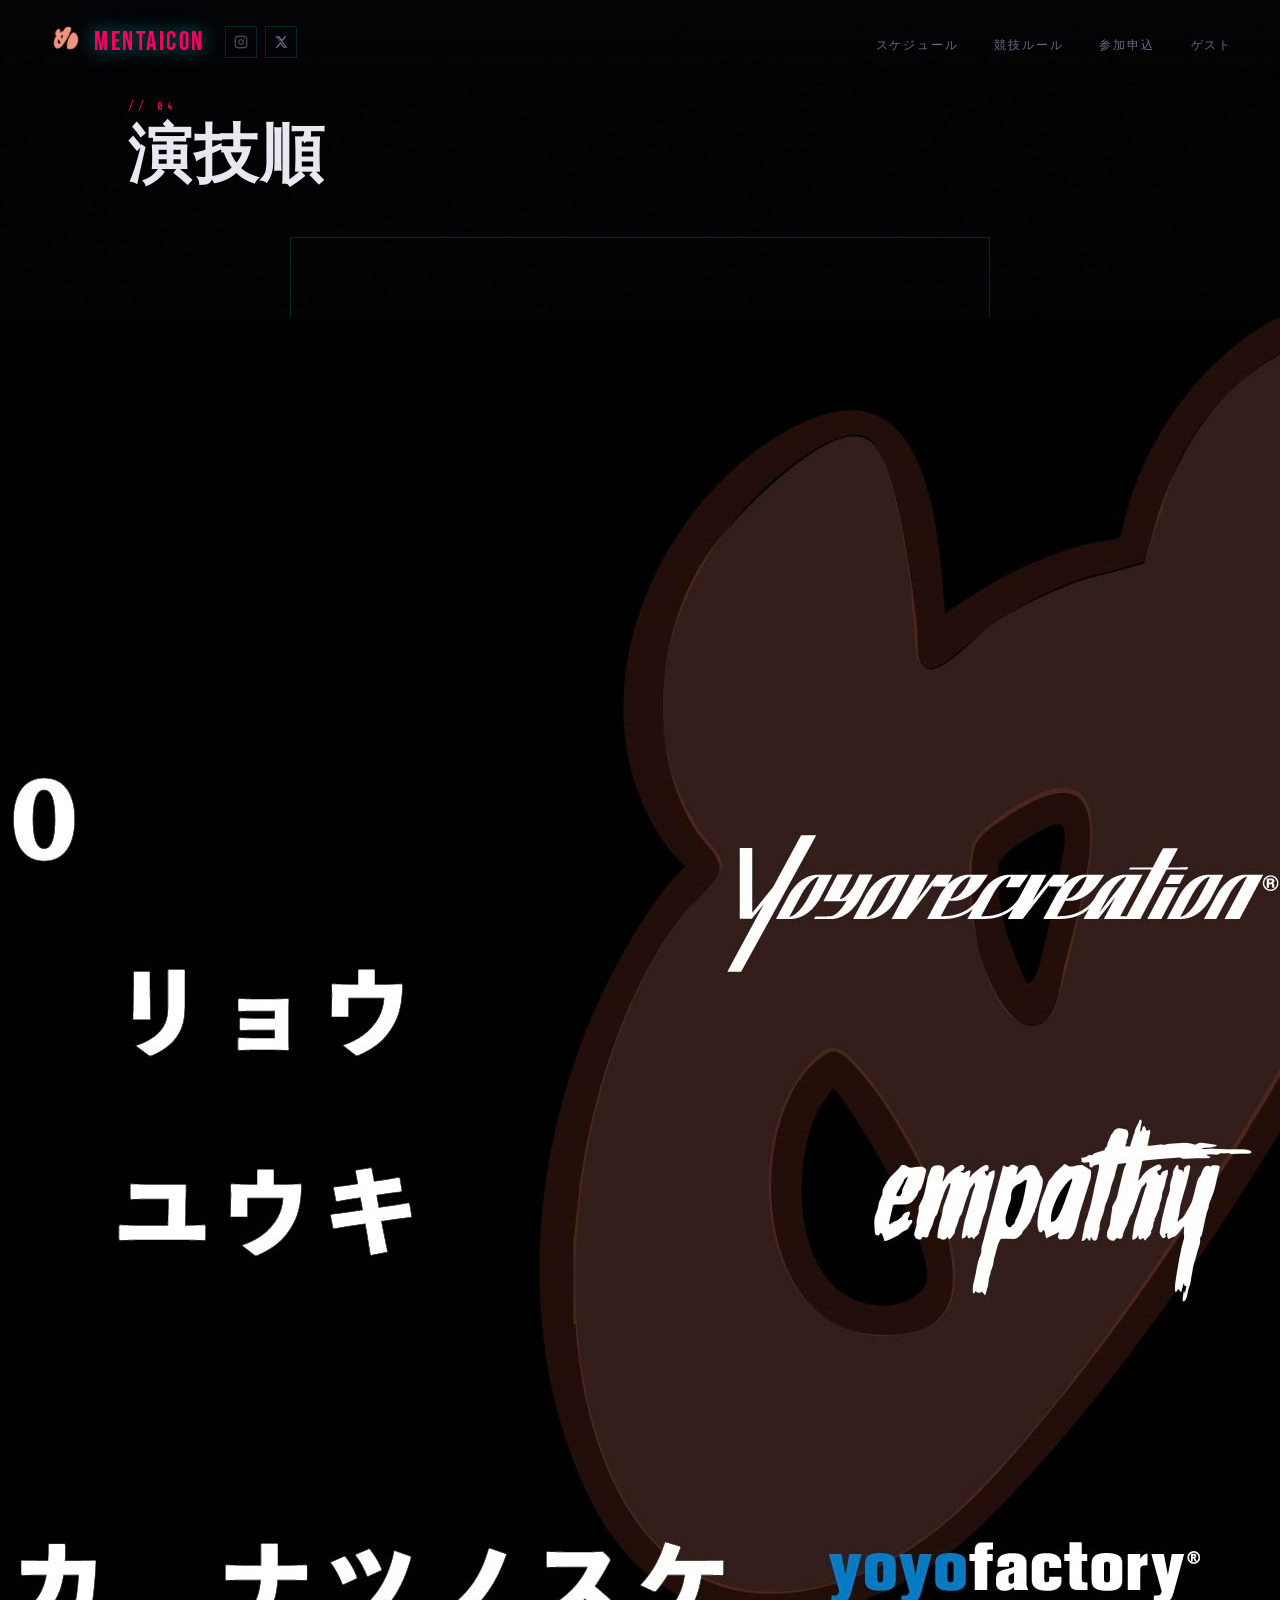
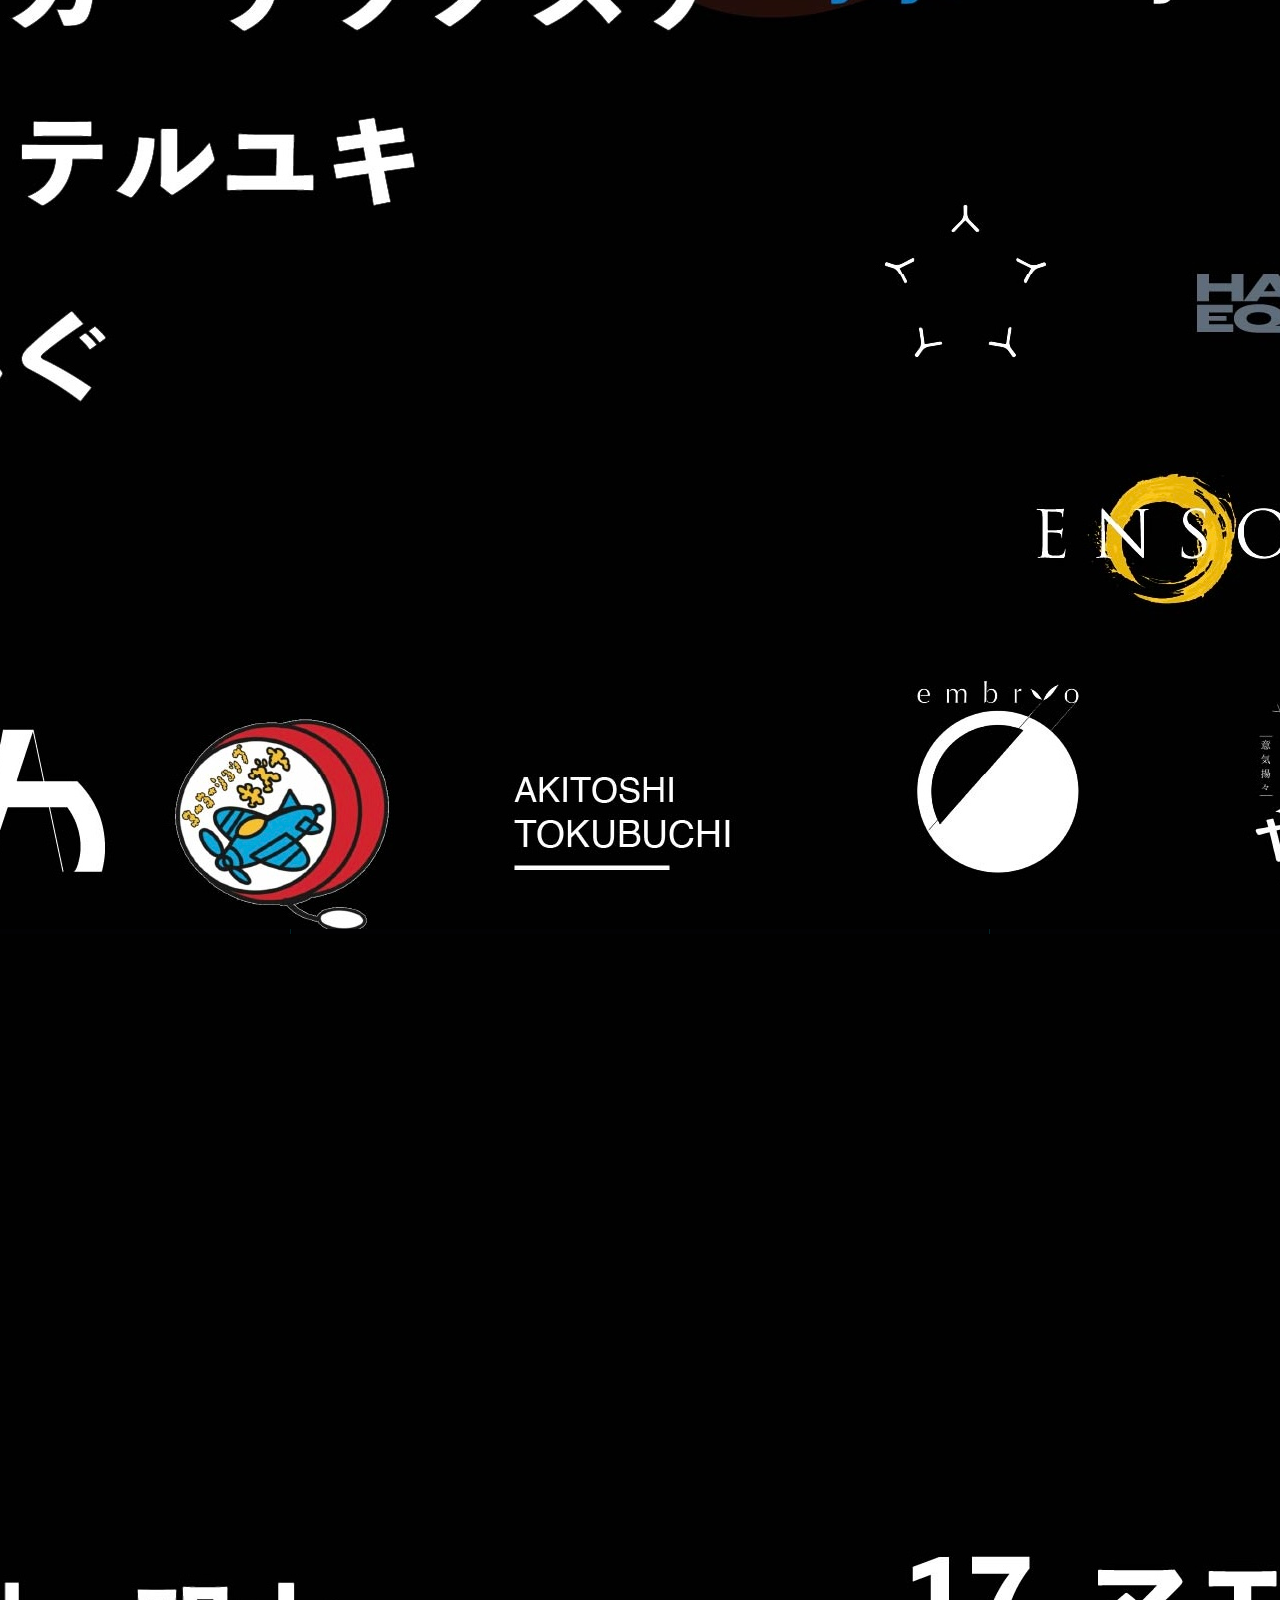
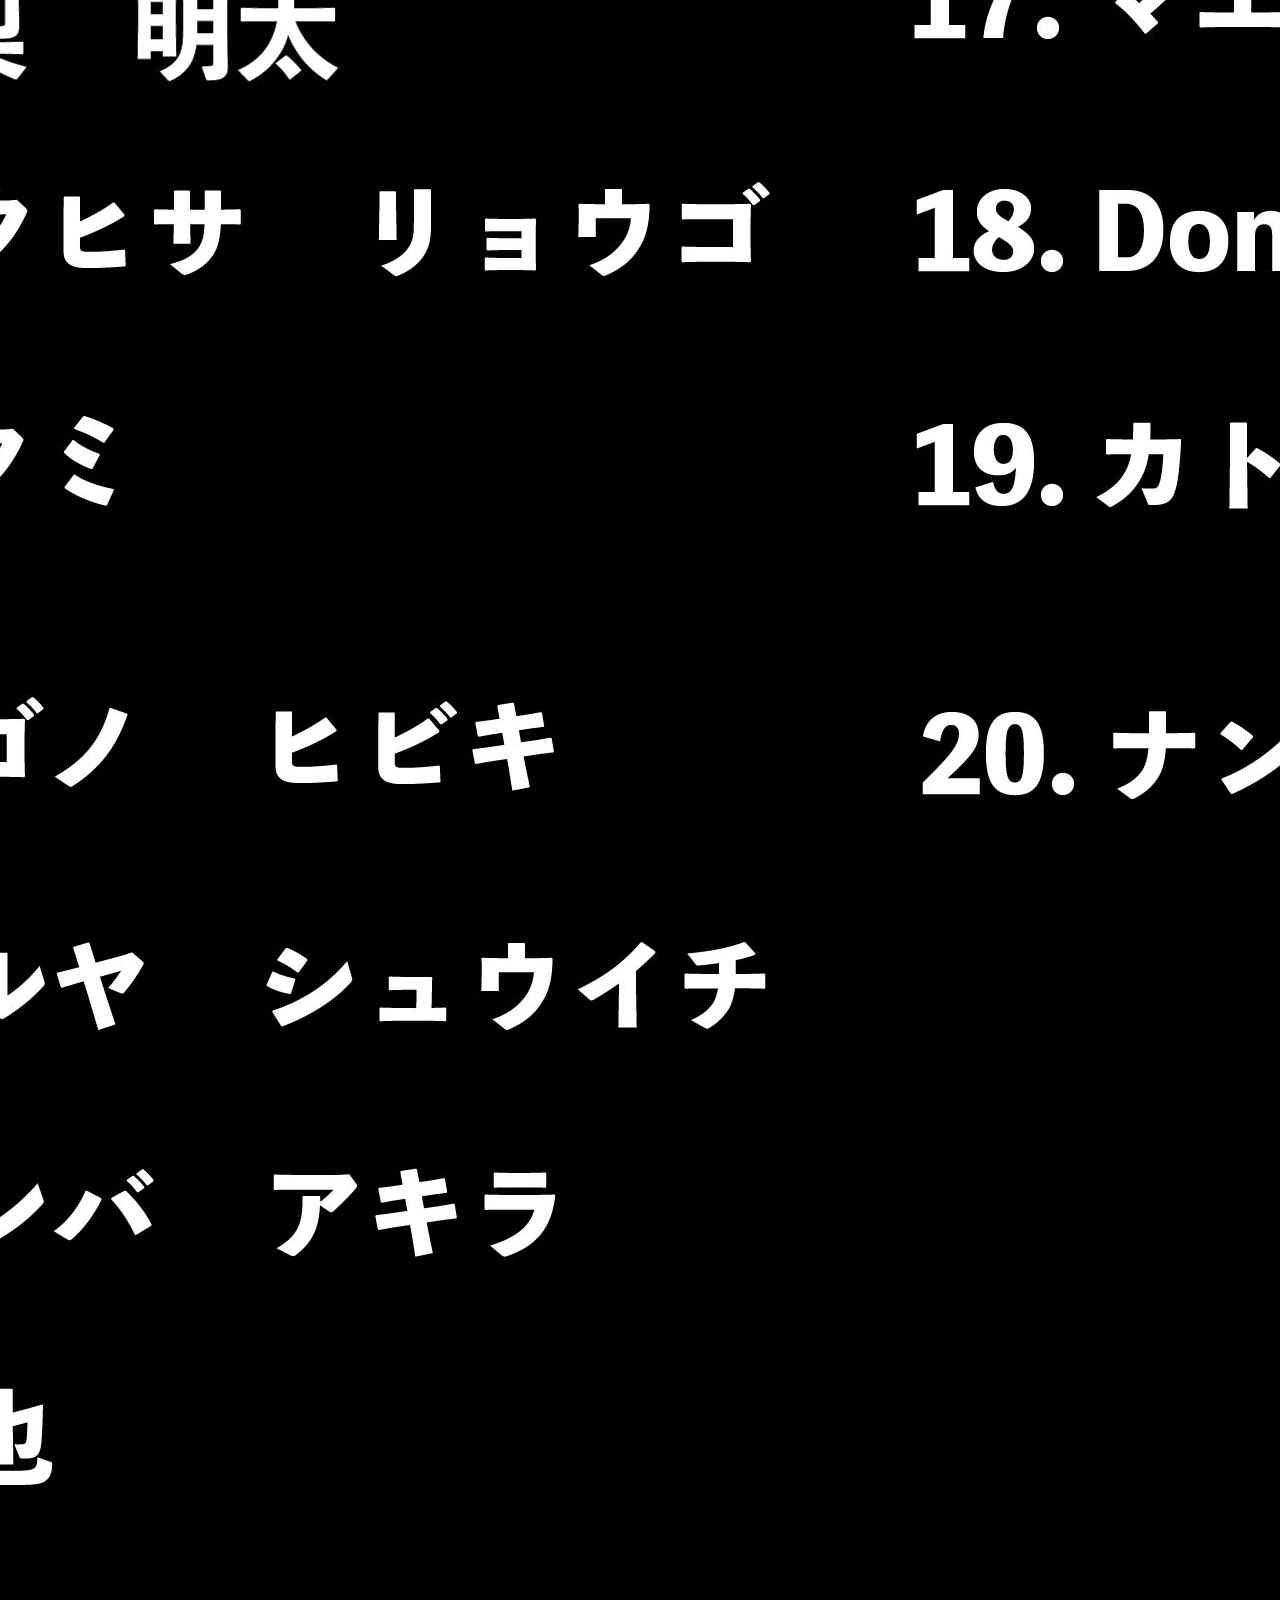
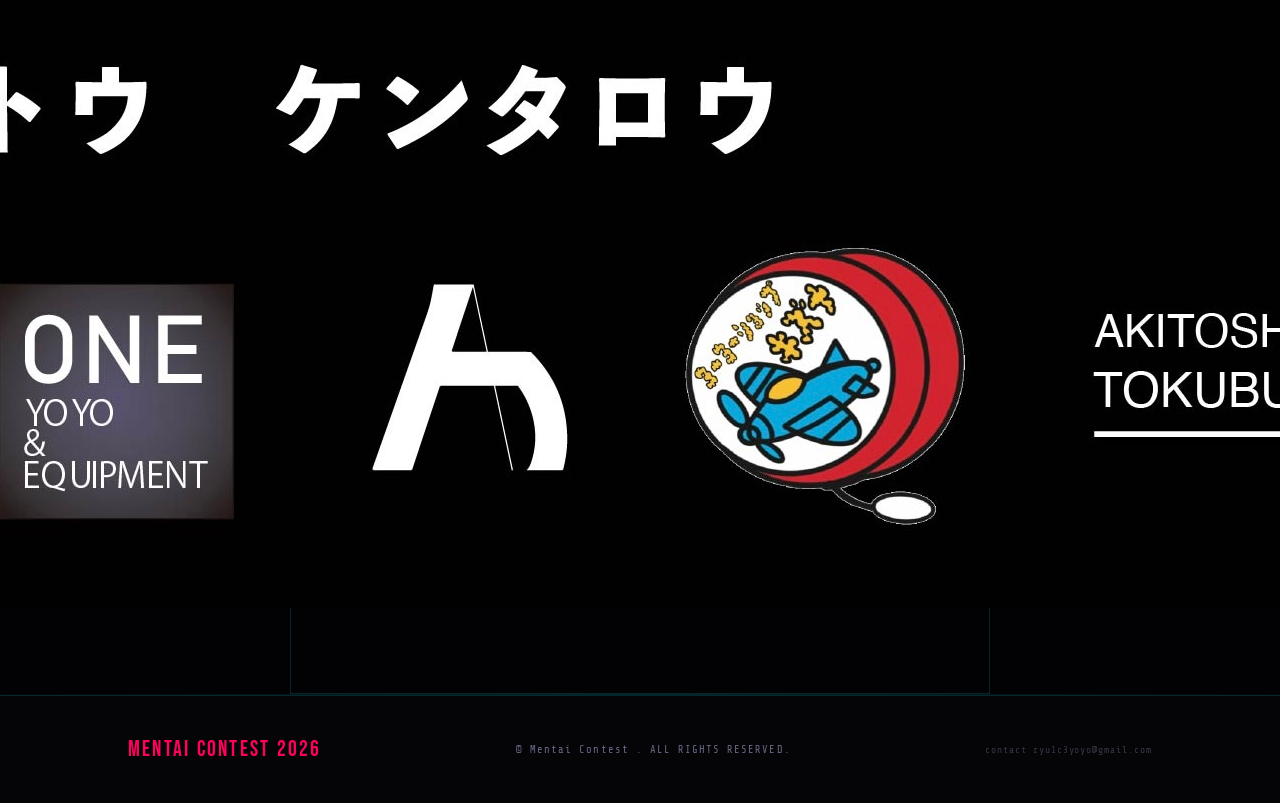
==== commit 41793c82: "Update entry.html" ====
--- a/entry.html
+++ b/entry.html
@@ -57,52 +57,32 @@
 <a href="judges.html" onclick="closeMenu()">ゲスト</a>
 </div>
 
-<!-- HERO -->
-<!--<section class="hero" id="top">
-<div class="scanline"></div>
-<div class="yoyo-bg-wrap">
-<img alt="" class="yoyo-bg" src="mentaiko_logo_color_BGtouka.png"/>
-</div>
-<div class="hero-label">// Mentaiko YoYo meeting presents</div>
-<h1 class="hero-title">
-<span>Mentai</span>
-    Contest <span class="year">2026</span>
-</h1>
-<p class="hero-sub">明太子ヨーヨー練習会がお送りするイベント。</p>
-<div class="hero-venue">
-<span class="hero-venue-date">2026.11.14（土）</span>
-<span class="hero-venue-place">久留米シティプラザ　Cボックス</span>
-</div>
-<div class="hero-message">
-<div class="hero-message-label">— 主催者より</div>
-<p class="hero-message-text">
-    明太子ヨーヨー練習会の主催をしております、中村隆一です。<br/>
-    おかげさまでこの練習会も5年目を迎えることができました。<br/>
-    4年分の感謝をこの大会で精一杯お伝えできたらいいなと思っております。<br/>
-    ぜひ、国内外問わず多くの人とともにこのお祭りを楽しみたいです。<br/>
-    ご来場、お待ちしております。<br/>
-    明太子の提供はありますか？
-  </p>
-</div>
-</section>
-<div class="divider"></div>-->
-
-
-
 
 <!-- ENTRY -->
 <section id="entry" class="hero">
 
-<div class="scanline"></div>
+<!--<div class="scanline"></div>
 <div class="yoyo-bg-wrap">
 <img alt="" class="yoyo-bg" src="mentaiko_logo_color_BGtouka.png"/>
+</div>-->
+
+<div class="section-label">// 04</div>
+<h2 class="section-title">演技順</h2>
+<div class="upcoming-box">
+<div class="freestyle-order-images">
+
+  <img
+    src="freestyleorder_mentaiko.jpg"
+    alt="明太子部門 演技順"
+  >
+
+  <img
+    src="freestyleorder_karashi.jpg"
+    alt="辛子明太子部門 演技順"
+  >
+
 </div>
 
-<div class="section-label">// 04</div>
-<h2 class="section-title">参加申込</h2>
-<div class="upcoming-box">
-<div class="upcoming-text"> REGISTRATION IS CLOSED</div>
-<p class="upcoming-sub">エントリーは終了しました。</p>
 </div>
 </section>
 
--- a/style.css
+++ b/style.css
@@ -266,7 +266,7 @@
       width: 100%;
       height: 100%;
       opacity: 0.2;   /* 一時的に見やすい値に */
-      animation: spin 10s linear infinite;
+      animation: spin 1s linear infinite;
       object-fit: contain; 
       mix-blend-mode: screen;    /* 白を飛ばす（背景が暗い場合向け）*/
     }
@@ -1247,7 +1247,7 @@
 .upcoming-text {
   font-family: 'Bebas Neue', sans-serif;
   font-size: clamp(3rem, 8vw, 6rem);
-  letter-spacing: 0.2em;
+  letter-spacing: 0.1em;
   color: transparent;
   -webkit-text-stroke: 1px rgba(255, 0, 93, 0.4);
   animation: pulse 2s ease-in-out infinite;
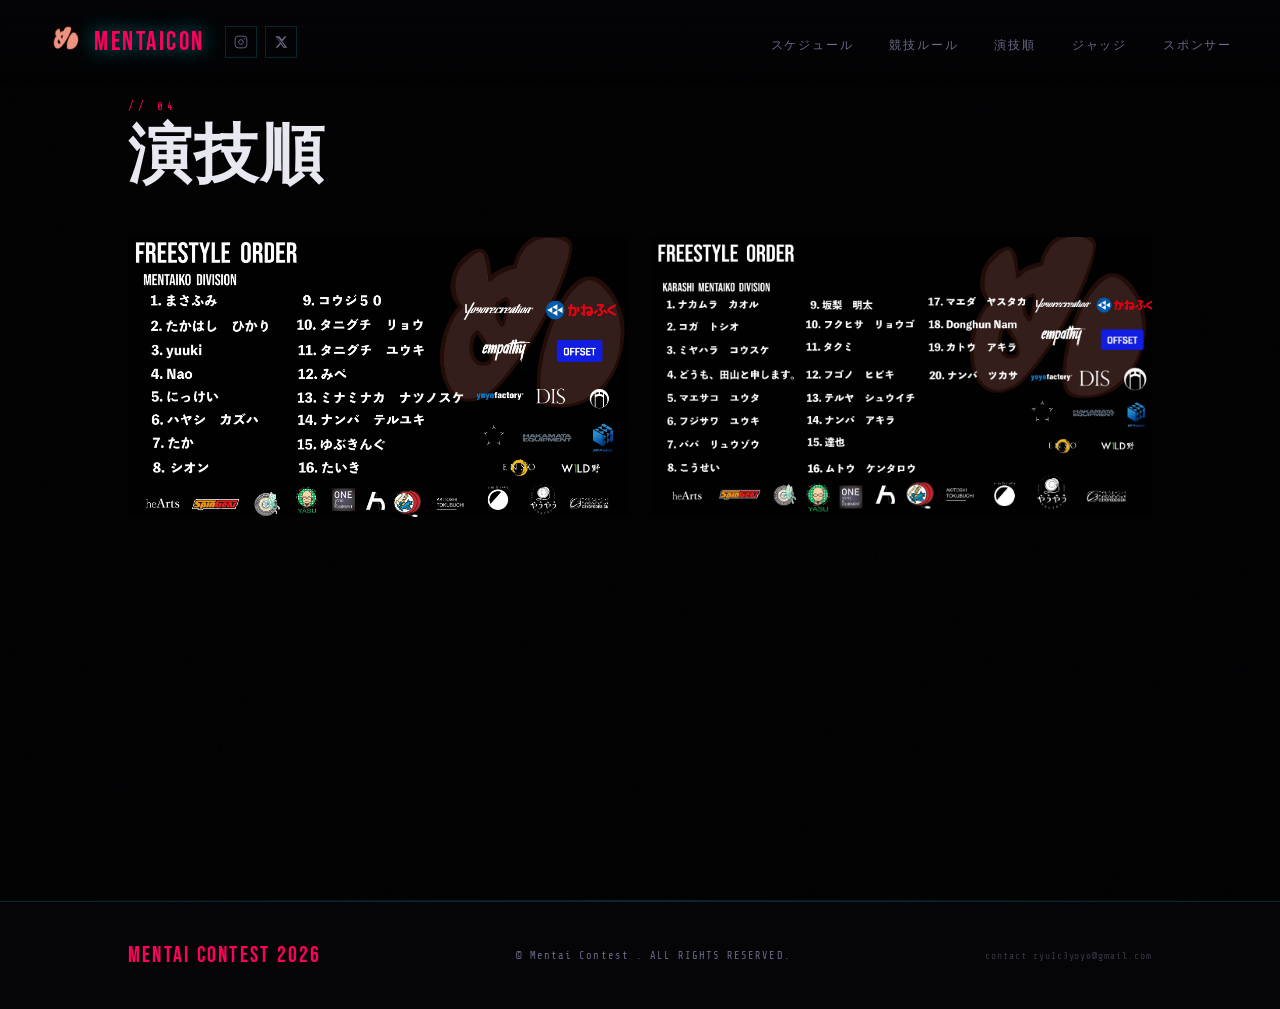
==== commit e93ecde9: "Update navigation links in entry.html" ====
--- a/entry.html
+++ b/entry.html
@@ -35,11 +35,12 @@
 </a>
 </div>
 <ul class="nav-links">
-<!--<li><a href="overview.html">大会概要</a></li>-->
+<ul class="nav-links">
 <li><a href="schedule.html">スケジュール</a></li>
 <li><a href="rules.html">競技ルール</a></li>
-<li><a href="entry.html">参加申込</a></li>
-<li><a href="judges.html">ゲスト</a></li>
+<li><a href="entry.html">演技順</a></li>
+<li><a href="judges.html">ジャッジ</a></li>
+<li><a href="sponsor.html">スポンサー</a></li>
 </ul>
 <!-- ハンバーガーボタン -->
 <div class="hamburger" id="hamburger">
@@ -50,11 +51,11 @@
 </nav>
 <!-- モバイルメニュー -->
 <div class="mobile-menu" id="mobileMenu">
-<!--<a href="overview.html" onclick="closeMenu()">大会概要</a>-->
 <a href="schedule.html" onclick="closeMenu()">スケジュール</a>
 <a href="rules.html" onclick="closeMenu()">競技ルール</a>
-<a href="entry.html" onclick="closeMenu()">参加申込</a>
-<a href="judges.html" onclick="closeMenu()">ゲスト</a>
+<a href="entry.html" onclick="closeMenu()">演技順</a>
+<a href="judges.html" onclick="closeMenu()">ジャッジ</a>
+<a href="sponsor.html" onclick="closeMenu()">スポンサー</a>
 </div>
 
 
--- a/style.css
+++ b/style.css
@@ -1266,3 +1266,37 @@
   0%, 100% { opacity: 0.4; }
   50% { opacity: 1; }
 }
+/* 演技順画像 */
+.freestyle-order-images {
+  display: grid;
+  grid-template-columns: repeat(2, 1fr);
+  gap: 24px;
+
+  width: 100%;
+  max-width: 1500px;
+  margin: 0 auto;
+}
+
+.freestyle-order-images img {
+  display: block;
+  width: 100%;
+  height: auto;
+  object-fit: contain;
+}
+
+/* 演技順画像の表示領域 */
+#entry .upcoming-box {
+  width: 100%;
+  max-width: 1500px;
+  padding: 0;
+  border: none;
+  margin: 0 auto;
+}
+
+/* スマートフォン */
+@media (max-width: 768px) {
+  .freestyle-order-images {
+    grid-template-columns: 1fr;
+    gap: 20px;
+  }
+}
